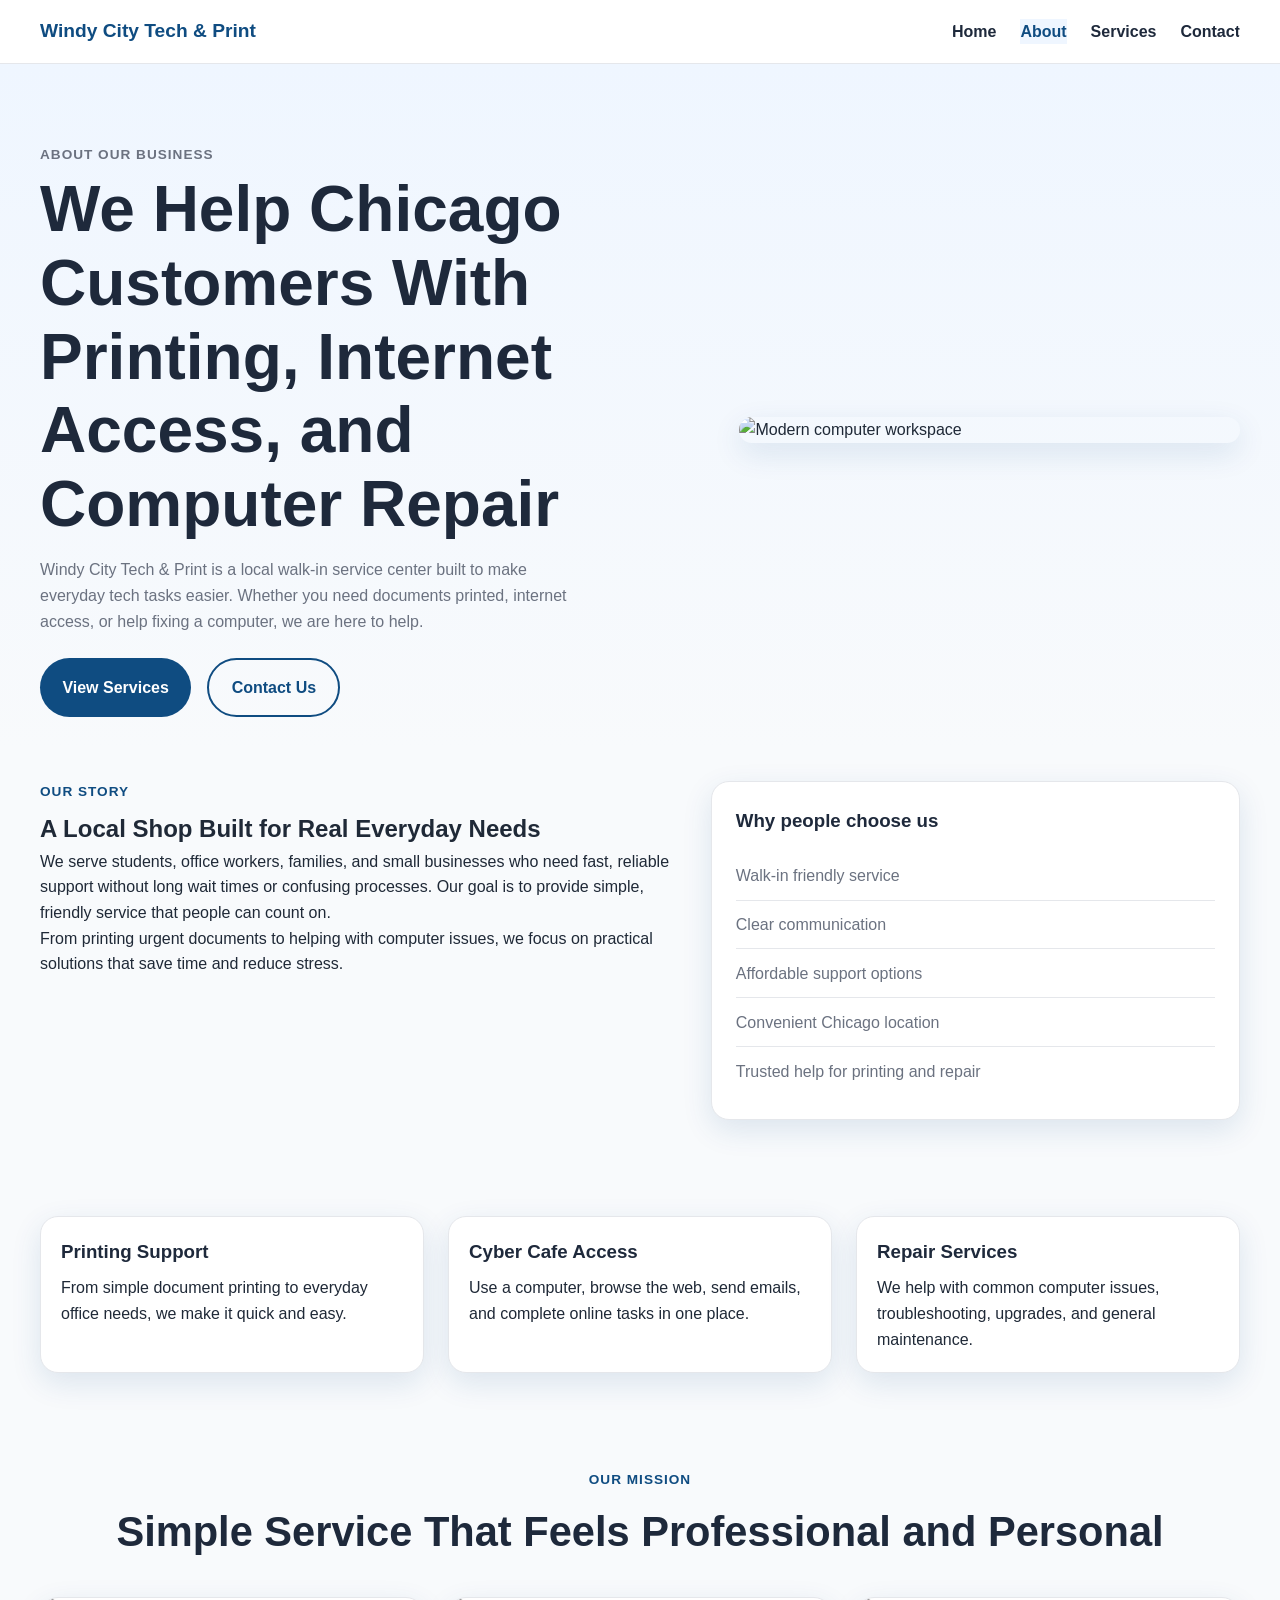
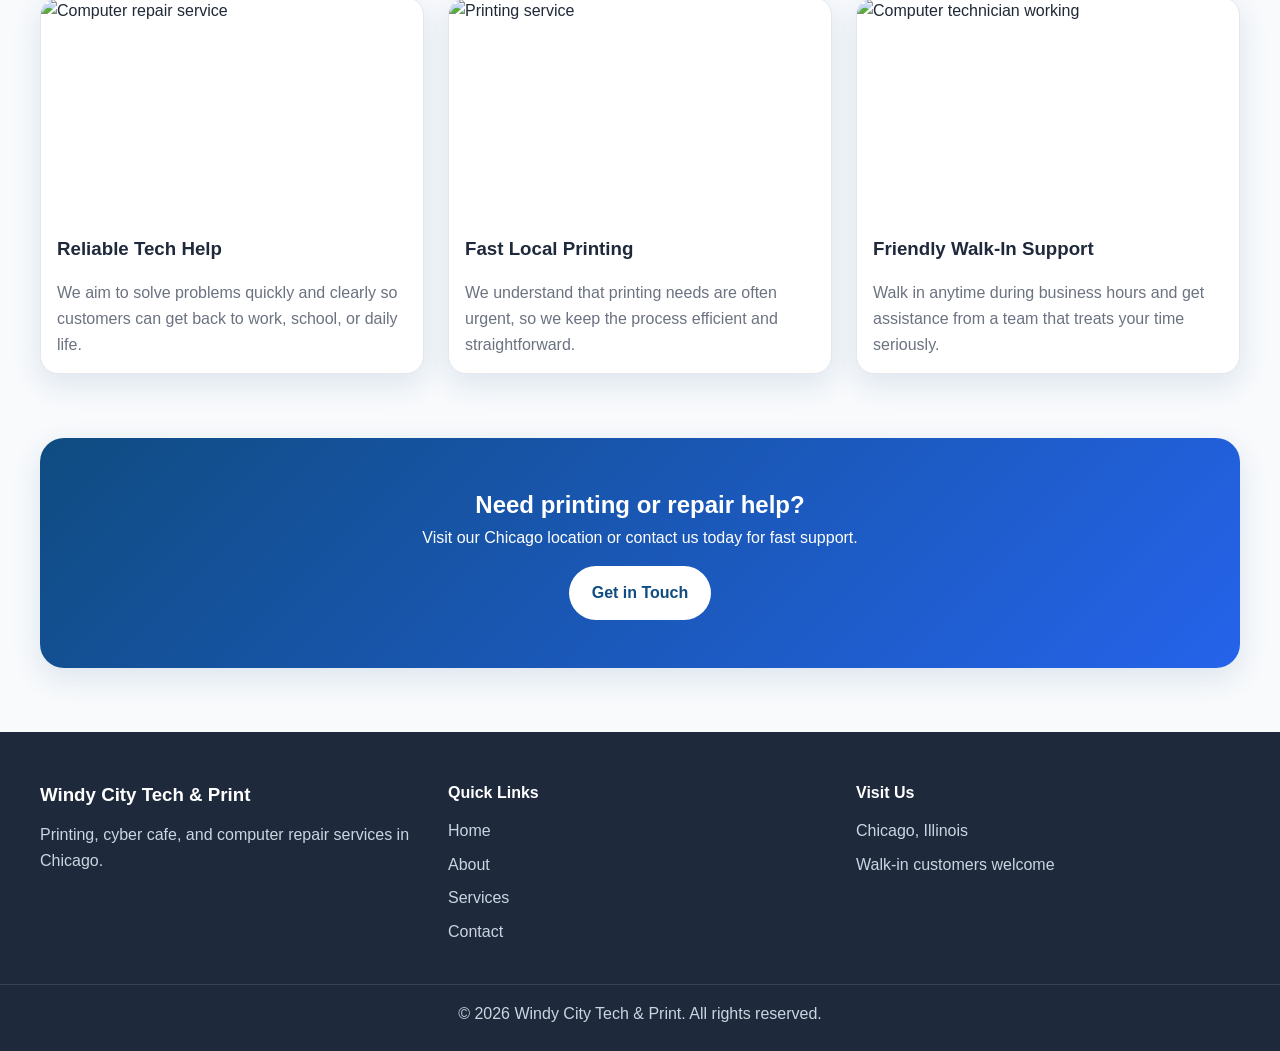
==== about.html @ e66b5e02 "first commit" ====
<!doctype html>
<html lang="en">
  <head>
    <meta charset="UTF-8" />
    <meta name="viewport" content="width=device-width, initial-scale=1.0" />
    <meta
      name="description"
      content="Learn about Windy City Tech & Print, a trusted Chicago business offering printing, cyber cafe, and computer repair services."
    />
    <title>About Us | Windy City Tech & Print</title>
    <link rel="stylesheet" href="css/style.css" />
    <script src="js/main.js" defer></script>
  </head>
  <body>
    <header class="header">
      <div class="container nav-container">
        <a href="index.html" class="logo">Windy City Tech & Print</a>

        <button
          class="menu-toggle"
          aria-label="Toggle navigation"
          aria-expanded="false"
        >
          ☰
        </button>

        <nav class="nav">
          <a href="index.html">Home</a>
          <a href="about.html" class="active">About</a>
          <a href="services.html">Services</a>
          <a href="contact.html">Contact</a>
        </nav>
      </div>
    </header>

    <main>
      <section class="hero">
        <div class="container hero-content">
          <div class="hero-text">
            <p class="tagline">About our business</p>
            <h1>
              We Help Chicago Customers With Printing, Internet Access, and
              Computer Repair
            </h1>
            <p>
              Windy City Tech & Print is a local walk-in service center built to
              make everyday tech tasks easier. Whether you need documents
              printed, internet access, or help fixing a computer, we are here
              to help.
            </p>
            <div class="hero-buttons">
              <a href="services.html" class="btn btn-primary">View Services</a>
              <a href="contact.html" class="btn btn-secondary">Contact Us</a>
            </div>
          </div>

          <div class="hero-image">
            <img
              src="https://images.unsplash.com/photo-1498050108023-c5249f4df085?auto=format&fit=crop&w=1200&q=80"
              alt="Modern computer workspace"
            />
          </div>
        </div>
      </section>

      <section class="about-preview">
        <div class="container about-grid">
          <div>
            <p class="tagline">Our story</p>
            <h2>A Local Shop Built for Real Everyday Needs</h2>
            <p>
              We serve students, office workers, families, and small businesses
              who need fast, reliable support without long wait times or
              confusing processes. Our goal is to provide simple, friendly
              service that people can count on.
            </p>
            <p>
              From printing urgent documents to helping with computer issues, we
              focus on practical solutions that save time and reduce stress.
            </p>
          </div>

          <div class="about-box">
            <h3>Why people choose us</h3>
            <ul>
              <li>Walk-in friendly service</li>
              <li>Clear communication</li>
              <li>Affordable support options</li>
              <li>Convenient Chicago location</li>
              <li>Trusted help for printing and repair</li>
            </ul>
          </div>
        </div>
      </section>

      <section class="trust-bar">
        <div class="container trust-grid">
          <div class="trust-item">
            <h3>Printing Support</h3>
            <p>
              From simple document printing to everyday office needs, we make it
              quick and easy.
            </p>
          </div>
          <div class="trust-item">
            <h3>Cyber Cafe Access</h3>
            <p>
              Use a computer, browse the web, send emails, and complete online
              tasks in one place.
            </p>
          </div>
          <div class="trust-item">
            <h3>Repair Services</h3>
            <p>
              We help with common computer issues, troubleshooting, upgrades,
              and general maintenance.
            </p>
          </div>
        </div>
      </section>

      <section class="page-section">
        <div class="container">
          <div class="section-heading">
            <p class="tagline">Our mission</p>
            <h2>Simple Service That Feels Professional and Personal</h2>
          </div>

          <div class="service-grid">
            <article class="service-card">
              <img
                src="https://images.unsplash.com/photo-1516321318423-f06f85e504b3?auto=format&fit=crop&w=900&q=80"
                alt="Computer repair service"
              />
              <h3>Reliable Tech Help</h3>
              <p>
                We aim to solve problems quickly and clearly so customers can
                get back to work, school, or daily life.
              </p>
            </article>

            <article class="service-card">
              <img
                src="https://images.unsplash.com/photo-1516321497487-e288fb19713f?auto=format&fit=crop&w=900&q=80"
                alt="Printing service"
              />
              <h3>Fast Local Printing</h3>
              <p>
                We understand that printing needs are often urgent, so we keep
                the process efficient and straightforward.
              </p>
            </article>

            <article class="service-card">
              <img
                src="https://images.unsplash.com/photo-1581092160607-ee22621dd758?auto=format&fit=crop&w=900&q=80"
                alt="Computer technician working"
              />
              <h3>Friendly Walk-In Support</h3>
              <p>
                Walk in anytime during business hours and get assistance from a
                team that treats your time seriously.
              </p>
            </article>
          </div>
        </div>
      </section>

      <section class="cta-section">
        <div class="container cta-box">
          <h2>Need printing or repair help?</h2>
          <p>
            Visit our Chicago location or contact us today for fast support.
          </p>
          <a href="contact.html" class="btn btn-primary">Get in Touch</a>
        </div>
      </section>
    </main>

    <footer class="footer">
      <div class="container footer-grid">
        <div>
          <h3>Windy City Tech & Print</h3>
          <p>Printing, cyber cafe, and computer repair services in Chicago.</p>
        </div>
        <div>
          <h4>Quick Links</h4>
          <a href="index.html">Home</a>
          <a href="about.html">About</a>
          <a href="services.html">Services</a>
          <a href="contact.html">Contact</a>
        </div>
        <div>
          <h4>Visit Us</h4>
          <p>Chicago, Illinois</p>
          <p>Walk-in customers welcome</p>
        </div>
      </div>
      <div class="footer-bottom">
        <p>&copy; 2026 Windy City Tech & Print. All rights reserved.</p>
      </div>
    </footer>
  </body>
</html>
---- css/style.css ----
:root {
  --primary: #0f4c81;
  --primary-dark: #0b3d68;
  --secondary: #1e293b;
  --accent: #f59e0b;
  --bg: #f8fafc;
  --white: #ffffff;
  --text: #1f2937;
  --muted: #6b7280;
  --border: #e5e7eb;
  --shadow: 0 10px 30px rgba(15, 76, 129, 0.12);
  --radius: 18px;
  --container: 1200px;
}

* {
  margin: 0;
  padding: 0;
  box-sizing: border-box;
}

html {
  scroll-behavior: smooth;
}

body {
  font-family: Arial, Helvetica, sans-serif;
  background: var(--bg);
  color: var(--text);
  line-height: 1.6;
}

img {
  max-width: 100%;
  display: block;
}

a {
  text-decoration: none;
  color: inherit;
}

.container {
  width: min(100% - 2rem, var(--container));
  margin-inline: auto;
}

.tagline {
  color: var(--primary);
  font-weight: 700;
  text-transform: uppercase;
  letter-spacing: 1px;
  font-size: 0.85rem;
  margin-bottom: 0.5rem;
}

.section-heading {
  text-align: center;
  margin-bottom: 2rem;
}

.section-heading h2 {
  font-size: clamp(1.6rem, 4vw, 2.6rem);
  color: var(--secondary);
}

.header {
  position: sticky;
  top: 0;
  z-index: 1000;
  background: rgba(255, 255, 255, 0.96);
  backdrop-filter: blur(10px);
  border-bottom: 1px solid var(--border);
}

.nav-container {
  display: flex;
  align-items: center;
  justify-content: space-between;
  padding: 1rem 0;
  position: relative;
}

.logo {
  font-size: 1.2rem;
  font-weight: 800;
  color: var(--primary);
}

.menu-toggle {
  width: 44px;
  height: 44px;
  border: 0;
  border-radius: 10px;
  background: var(--primary);
  color: var(--white);
  font-size: 1.25rem;
  cursor: pointer;
}

.nav {
  position: absolute;
  top: 72px;
  left: 1rem;
  right: 1rem;
  display: none;
  flex-direction: column;
  background: var(--white);
  border: 1px solid var(--border);
  border-radius: 14px;
  box-shadow: var(--shadow);
  overflow: hidden;
}

.nav.open {
  display: flex;
}

.nav a {
  padding: 1rem;
  border-bottom: 1px solid var(--border);
  font-weight: 600;
  color: var(--secondary);
}

.nav a:last-child {
  border-bottom: 0;
}

.nav a:hover,
.nav a.active {
  background: #eff6ff;
  color: var(--primary);
}

.hero {
  padding: 3.5rem 0 2rem;
  background: linear-gradient(180deg, #eff6ff 0%, var(--bg) 100%);
}

.hero-content {
  display: grid;
  gap: 2rem;
  align-items: center;
}

.hero-text h1 {
  font-size: clamp(2rem, 5vw, 4rem);
  line-height: 1.15;
  color: var(--secondary);
  margin-bottom: 1rem;
}

.hero-text p {
  color: var(--muted);
  max-width: 60ch;
}

.hero-buttons {
  display: flex;
  flex-wrap: wrap;
  gap: 1rem;
  margin-top: 1.5rem;
}

.btn {
  display: inline-flex;
  align-items: center;
  justify-content: center;
  padding: 0.9rem 1.4rem;
  border-radius: 999px;
  font-weight: 700;
  transition: 0.3s ease;
}

.btn-primary {
  background: var(--primary);
  color: var(--white);
}

.btn-primary:hover {
  background: var(--primary-dark);
}

.btn-secondary {
  border: 2px solid var(--primary);
  color: var(--primary);
  background: transparent;
}

.btn-secondary:hover {
  background: var(--primary);
  color: var(--white);
}

.hero-image img {
  width: 100%;
  border-radius: var(--radius);
  box-shadow: var(--shadow);
  object-fit: cover;
}

.trust-bar,
.services-preview,
.about-preview,
.contact-section,
.page-section {
  padding: 2rem 0 4rem;
}

.trust-grid,
.service-grid,
.about-grid,
.contact-grid,
.footer-grid {
  display: grid;
  gap: 1.5rem;
}

.trust-item,
.service-card,
.about-box,
.contact-box,
.form-box,
.info-box {
  background: var(--white);
  border: 1px solid var(--border);
  border-radius: var(--radius);
  box-shadow: var(--shadow);
}

.trust-item {
  padding: 1.25rem;
}

.trust-item h3,
.service-card h3,
.about-box h3,
.contact-box h3,
.form-box h3,
.info-box h3 {
  color: var(--secondary);
  margin-bottom: 0.5rem;
}

.service-card {
  overflow: hidden;
}

.service-card img {
  width: 100%;
  height: 220px;
  object-fit: cover;
}

.service-card h3 {
  padding: 1rem 1rem 0.5rem;
}

.service-card p {
  padding: 0 1rem 1rem;
  color: var(--muted);
}

.service-card a {
  display: inline-block;
  margin: 0 1rem 1.25rem;
  color: var(--primary);
  font-weight: 700;
}

.about-grid {
  align-items: start;
}

.about-box {
  padding: 1.5rem;
}

.about-box ul {
  list-style: none;
  margin-top: 1rem;
}

.about-box li {
  padding: 0.7rem 0;
  border-bottom: 1px solid var(--border);
  color: var(--muted);
}

.about-box li:last-child {
  border-bottom: 0;
}

.cta-section {
  padding: 0 0 4rem;
}

.cta-box {
  background: linear-gradient(135deg, var(--primary), #2563eb);
  color: var(--white);
  text-align: center;
  padding: 2rem;
  border-radius: 24px;
  box-shadow: var(--shadow);
}

.cta-box h2,
.cta-box p {
  color: var(--white);
}

.cta-box .btn {
  margin-top: 1rem;
  background: var(--white);
  color: var(--primary);
}

.cta-box .btn:hover {
  background: #e2e8f0;
}

.contact-grid {
  align-items: start;
}

.contact-box,
.form-box {
  padding: 1.5rem;
}

.contact-list {
  list-style: none;
  margin-top: 1rem;
}

.contact-list li {
  padding: 0.7rem 0;
  border-bottom: 1px solid var(--border);
  color: var(--muted);
}

.contact-list li:last-child {
  border-bottom: 0;
}

.form-box form {
  display: grid;
  gap: 1rem;
}

input,
textarea,
select {
  width: 100%;
  padding: 0.9rem 1rem;
  border: 1px solid var(--border);
  border-radius: 12px;
  font: inherit;
  background: #fff;
  color: var(--text);
}

textarea {
  min-height: 150px;
  resize: vertical;
}

input:focus,
textarea:focus,
select:focus {
  outline: 2px solid rgba(15, 76, 129, 0.2);
  border-color: var(--primary);
}

button {
  font: inherit;
}

.footer {
  background: var(--secondary);
  color: var(--white);
  padding-top: 3rem;
}

.footer-grid {
  padding-bottom: 2rem;
}

.footer h3,
.footer h4 {
  margin-bottom: 0.75rem;
}

.footer a,
.footer p {
  display: block;
  color: #cbd5e1;
  margin-bottom: 0.5rem;
}

.footer-bottom {
  border-top: 1px solid rgba(255, 255, 255, 0.12);
  text-align: center;
  padding: 1rem 0;
  color: #cbd5e1;
}

@media (min-width: 768px) {
  .menu-toggle {
    display: none;
  }

  .nav {
    position: static;
    display: flex;
    flex-direction: row;
    gap: 1.5rem;
    background: transparent;
    border: 0;
    box-shadow: none;
  }

  .nav a {
    padding: 0;
    border-bottom: 0;
  }

  .hero-content {
    grid-template-columns: 1.2fr 0.9fr;
  }

  .trust-grid {
    grid-template-columns: repeat(3, 1fr);
  }

  .service-grid {
    grid-template-columns: repeat(3, 1fr);
  }

  .about-grid {
    grid-template-columns: 1.1fr 0.9fr;
  }

  .contact-grid {
    grid-template-columns: 0.85fr 1.15fr;
  }

  .footer-grid {
    grid-template-columns: repeat(3, 1fr);
  }
}

@media (min-width: 1024px) {
  .hero {
    padding-top: 5rem;
  }

  .cta-box {
    padding: 3rem;
  }
}

@media (prefers-reduced-motion: reduce) {
  * {
    scroll-behavior: auto;
    transition: none !important;
  }
}
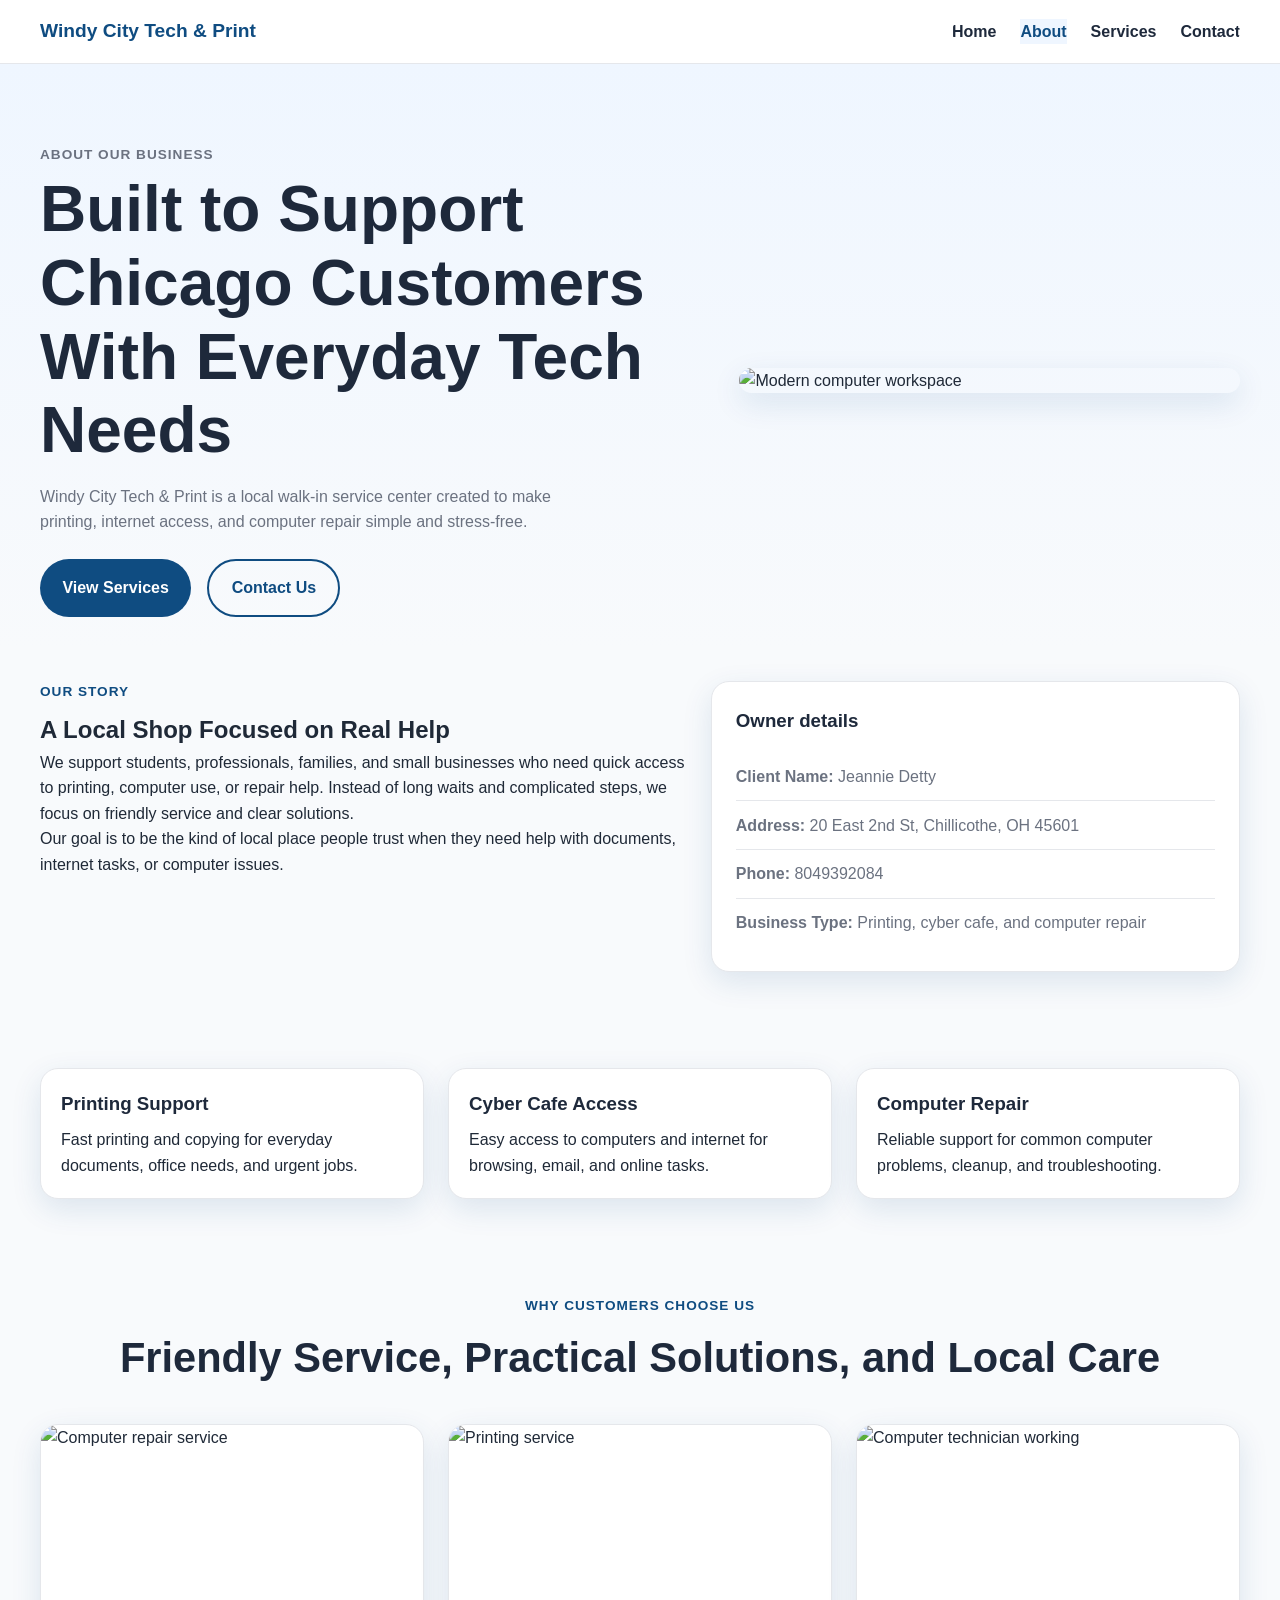
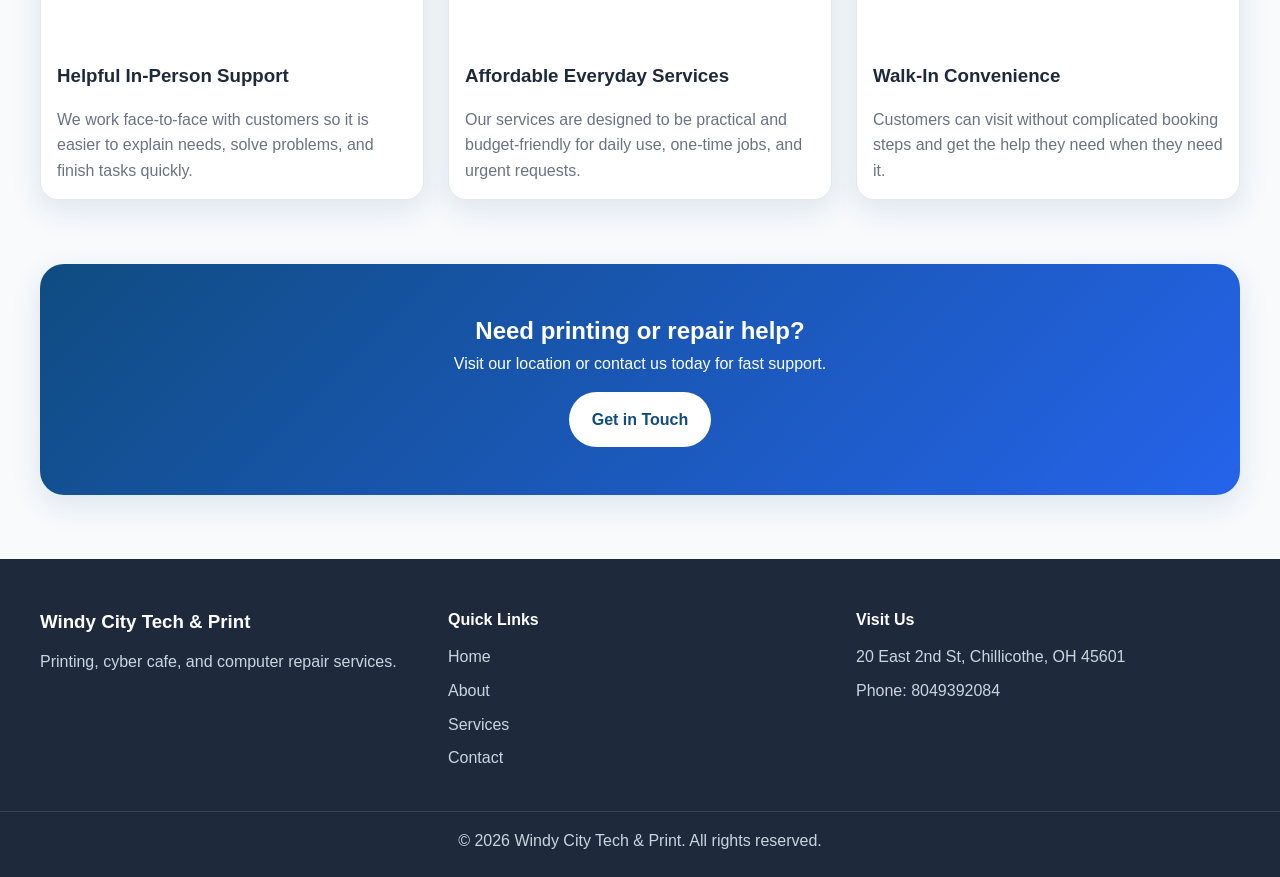
==== commit 2ea3799c: "first commit123" ====
--- a/about.html
+++ b/about.html
@@ -38,15 +38,11 @@
         <div class="container hero-content">
           <div class="hero-text">
             <p class="tagline">About our business</p>
-            <h1>
-              We Help Chicago Customers With Printing, Internet Access, and
-              Computer Repair
-            </h1>
-            <p>
-              Windy City Tech & Print is a local walk-in service center built to
-              make everyday tech tasks easier. Whether you need documents
-              printed, internet access, or help fixing a computer, we are here
-              to help.
+            <h1>Built to Support Chicago Customers With Everyday Tech Needs</h1>
+            <p>
+              Windy City Tech & Print is a local walk-in service center created
+              to make printing, internet access, and computer repair simple and
+              stress-free.
             </p>
             <div class="hero-buttons">
               <a href="services.html" class="btn btn-primary">View Services</a>
@@ -67,27 +63,31 @@
         <div class="container about-grid">
           <div>
             <p class="tagline">Our story</p>
-            <h2>A Local Shop Built for Real Everyday Needs</h2>
-            <p>
-              We serve students, office workers, families, and small businesses
-              who need fast, reliable support without long wait times or
-              confusing processes. Our goal is to provide simple, friendly
-              service that people can count on.
-            </p>
-            <p>
-              From printing urgent documents to helping with computer issues, we
-              focus on practical solutions that save time and reduce stress.
+            <h2>A Local Shop Focused on Real Help</h2>
+            <p>
+              We support students, professionals, families, and small businesses
+              who need quick access to printing, computer use, or repair help.
+              Instead of long waits and complicated steps, we focus on friendly
+              service and clear solutions.
+            </p>
+            <p>
+              Our goal is to be the kind of local place people trust when they
+              need help with documents, internet tasks, or computer issues.
             </p>
           </div>
 
           <div class="about-box">
-            <h3>Why people choose us</h3>
+            <h3>Owner details</h3>
             <ul>
-              <li>Walk-in friendly service</li>
-              <li>Clear communication</li>
-              <li>Affordable support options</li>
-              <li>Convenient Chicago location</li>
-              <li>Trusted help for printing and repair</li>
+              <li><strong>Client Name:</strong> Jeannie Detty</li>
+              <li>
+                <strong>Address:</strong> 20 East 2nd St, Chillicothe, OH 45601
+              </li>
+              <li><strong>Phone:</strong> 8049392084</li>
+              <li>
+                <strong>Business Type:</strong> Printing, cyber cafe, and
+                computer repair
+              </li>
             </ul>
           </div>
         </div>
@@ -98,22 +98,22 @@
           <div class="trust-item">
             <h3>Printing Support</h3>
             <p>
-              From simple document printing to everyday office needs, we make it
-              quick and easy.
+              Fast printing and copying for everyday documents, office needs,
+              and urgent jobs.
             </p>
           </div>
           <div class="trust-item">
             <h3>Cyber Cafe Access</h3>
             <p>
-              Use a computer, browse the web, send emails, and complete online
-              tasks in one place.
+              Easy access to computers and internet for browsing, email, and
+              online tasks.
             </p>
           </div>
           <div class="trust-item">
-            <h3>Repair Services</h3>
-            <p>
-              We help with common computer issues, troubleshooting, upgrades,
-              and general maintenance.
+            <h3>Computer Repair</h3>
+            <p>
+              Reliable support for common computer problems, cleanup, and
+              troubleshooting.
             </p>
           </div>
         </div>
@@ -122,8 +122,8 @@
       <section class="page-section">
         <div class="container">
           <div class="section-heading">
-            <p class="tagline">Our mission</p>
-            <h2>Simple Service That Feels Professional and Personal</h2>
+            <p class="tagline">Why customers choose us</p>
+            <h2>Friendly Service, Practical Solutions, and Local Care</h2>
           </div>
 
           <div class="service-grid">
@@ -132,10 +132,10 @@
                 src="https://images.unsplash.com/photo-1516321318423-f06f85e504b3?auto=format&fit=crop&w=900&q=80"
                 alt="Computer repair service"
               />
-              <h3>Reliable Tech Help</h3>
+              <h3>Helpful In-Person Support</h3>
               <p>
-                We aim to solve problems quickly and clearly so customers can
-                get back to work, school, or daily life.
+                We work face-to-face with customers so it is easier to explain
+                needs, solve problems, and finish tasks quickly.
               </p>
             </article>
 
@@ -144,10 +144,10 @@
                 src="https://images.unsplash.com/photo-1516321497487-e288fb19713f?auto=format&fit=crop&w=900&q=80"
                 alt="Printing service"
               />
-              <h3>Fast Local Printing</h3>
+              <h3>Affordable Everyday Services</h3>
               <p>
-                We understand that printing needs are often urgent, so we keep
-                the process efficient and straightforward.
+                Our services are designed to be practical and budget-friendly
+                for daily use, one-time jobs, and urgent requests.
               </p>
             </article>
 
@@ -156,10 +156,10 @@
                 src="https://images.unsplash.com/photo-1581092160607-ee22621dd758?auto=format&fit=crop&w=900&q=80"
                 alt="Computer technician working"
               />
-              <h3>Friendly Walk-In Support</h3>
+              <h3>Walk-In Convenience</h3>
               <p>
-                Walk in anytime during business hours and get assistance from a
-                team that treats your time seriously.
+                Customers can visit without complicated booking steps and get
+                the help they need when they need it.
               </p>
             </article>
           </div>
@@ -169,9 +169,7 @@
       <section class="cta-section">
         <div class="container cta-box">
           <h2>Need printing or repair help?</h2>
-          <p>
-            Visit our Chicago location or contact us today for fast support.
-          </p>
+          <p>Visit our location or contact us today for fast support.</p>
           <a href="contact.html" class="btn btn-primary">Get in Touch</a>
         </div>
       </section>
@@ -181,7 +179,7 @@
       <div class="container footer-grid">
         <div>
           <h3>Windy City Tech & Print</h3>
-          <p>Printing, cyber cafe, and computer repair services in Chicago.</p>
+          <p>Printing, cyber cafe, and computer repair services.</p>
         </div>
         <div>
           <h4>Quick Links</h4>
@@ -192,8 +190,8 @@
         </div>
         <div>
           <h4>Visit Us</h4>
-          <p>Chicago, Illinois</p>
-          <p>Walk-in customers welcome</p>
+          <p>20 East 2nd St, Chillicothe, OH 45601</p>
+          <p>Phone: 8049392084</p>
         </div>
       </div>
       <div class="footer-bottom">
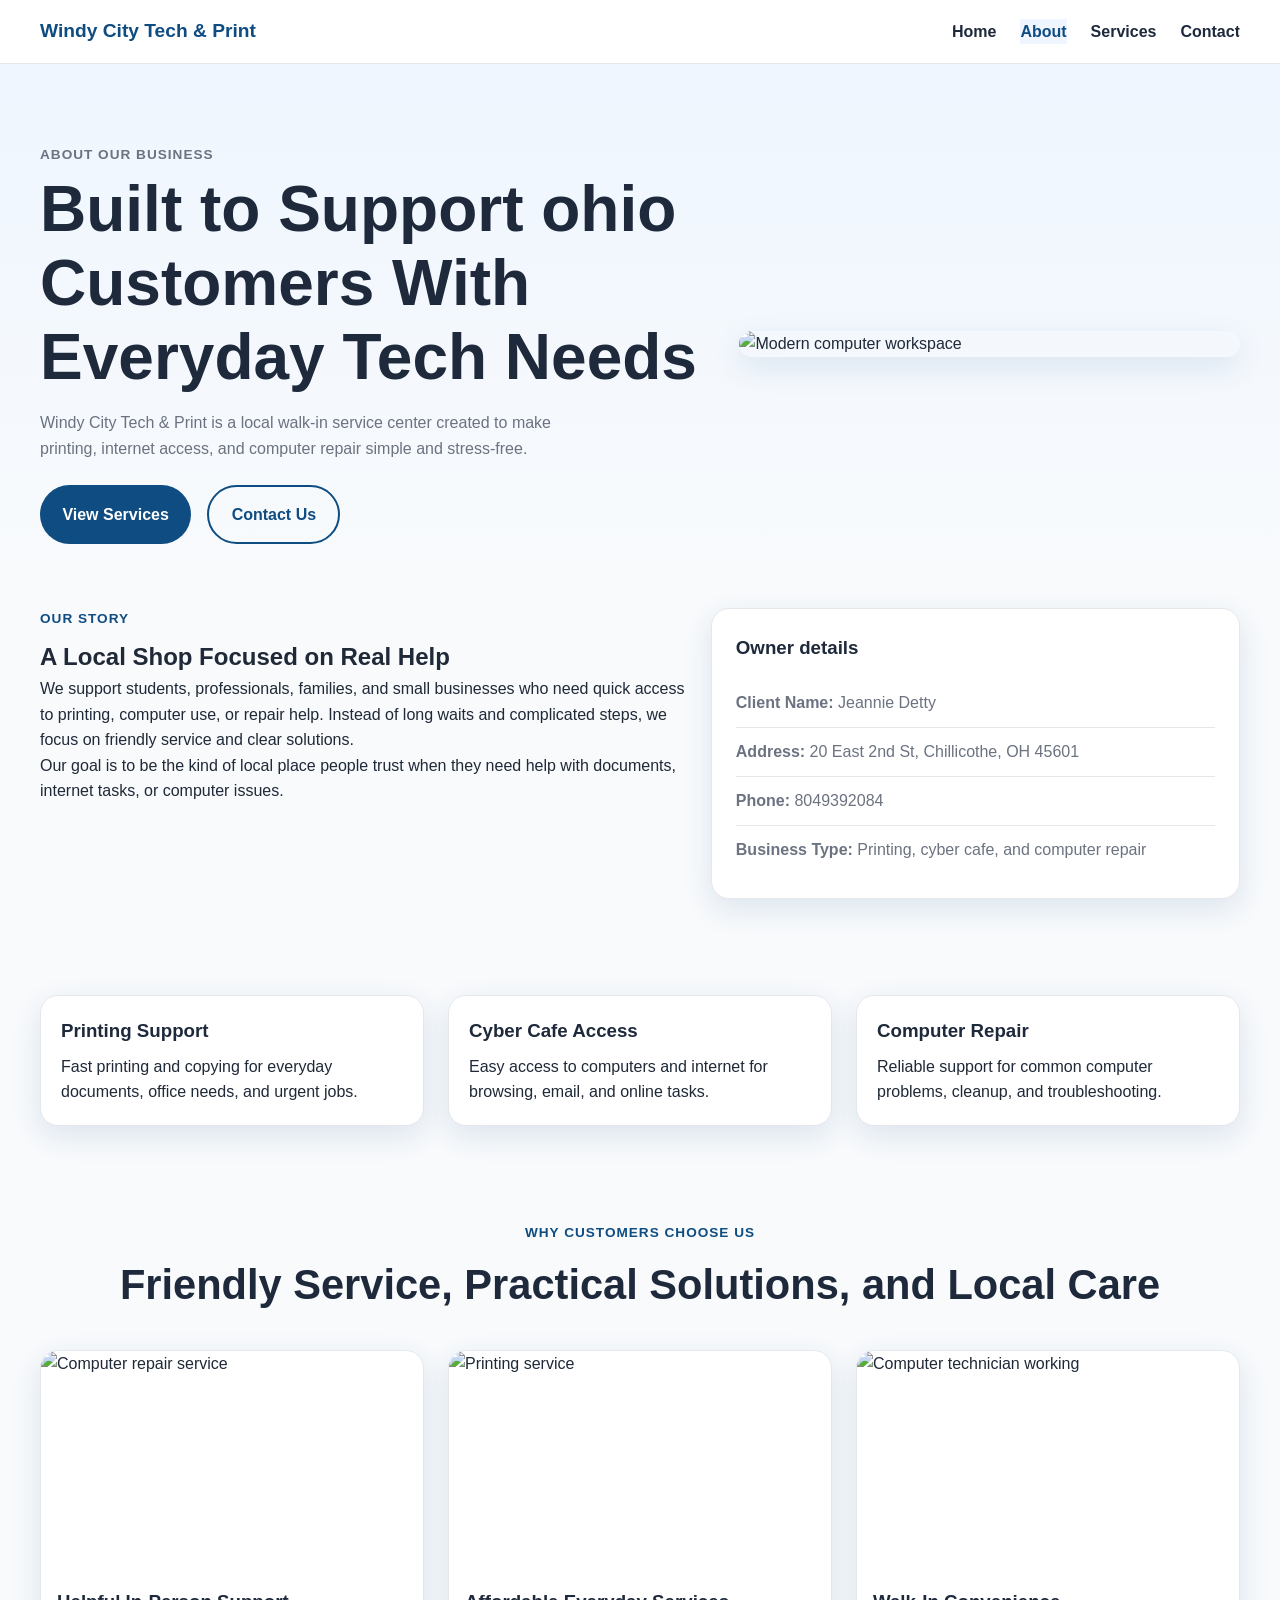
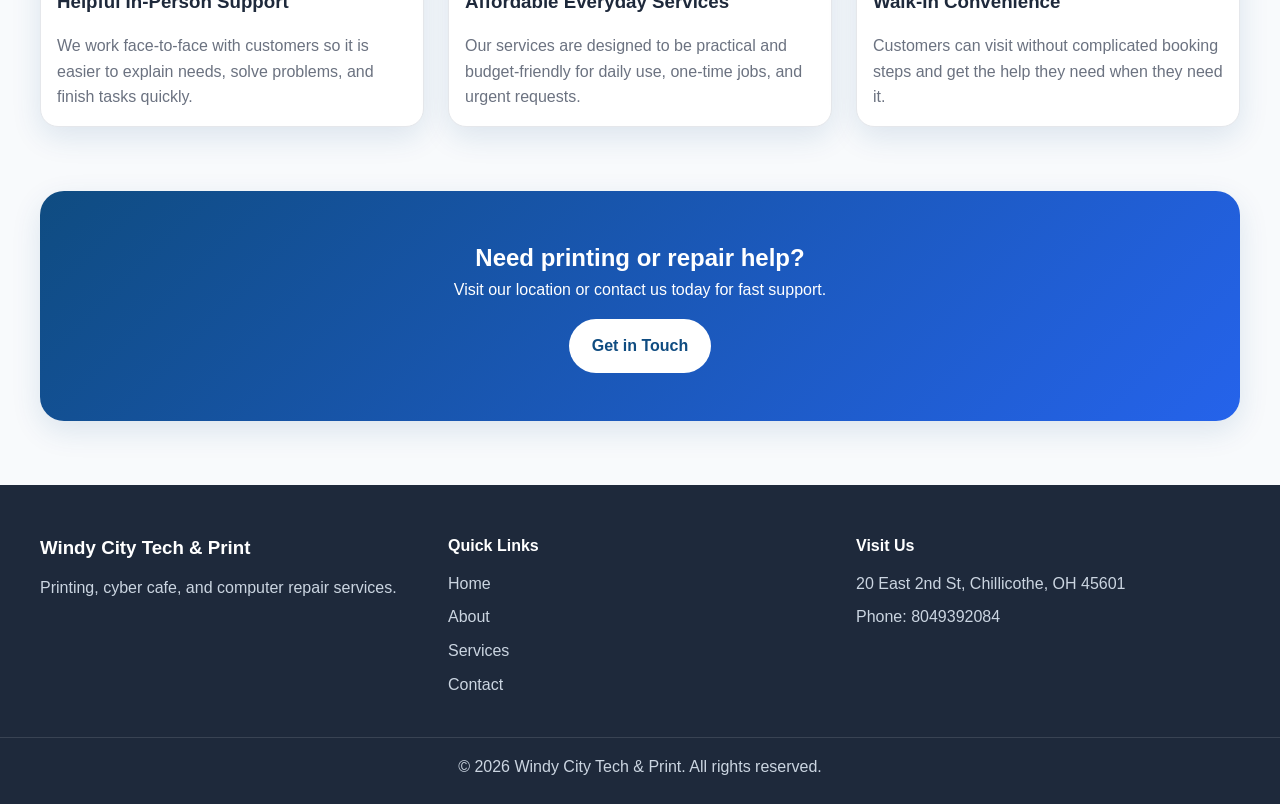
==== commit 76f7d0d4: "first commit123" ====
--- a/about.html
+++ b/about.html
@@ -5,7 +5,7 @@
     <meta name="viewport" content="width=device-width, initial-scale=1.0" />
     <meta
       name="description"
-      content="Learn about Windy City Tech & Print, a trusted Chicago business offering printing, cyber cafe, and computer repair services."
+      content="Learn about Windy City Tech & Print, a trusted ohio business offering printing, cyber cafe, and computer repair services."
     />
     <title>About Us | Windy City Tech & Print</title>
     <link rel="stylesheet" href="css/style.css" />
@@ -38,7 +38,7 @@
         <div class="container hero-content">
           <div class="hero-text">
             <p class="tagline">About our business</p>
-            <h1>Built to Support Chicago Customers With Everyday Tech Needs</h1>
+            <h1>Built to Support ohio Customers With Everyday Tech Needs</h1>
             <p>
               Windy City Tech & Print is a local walk-in service center created
               to make printing, internet access, and computer repair simple and
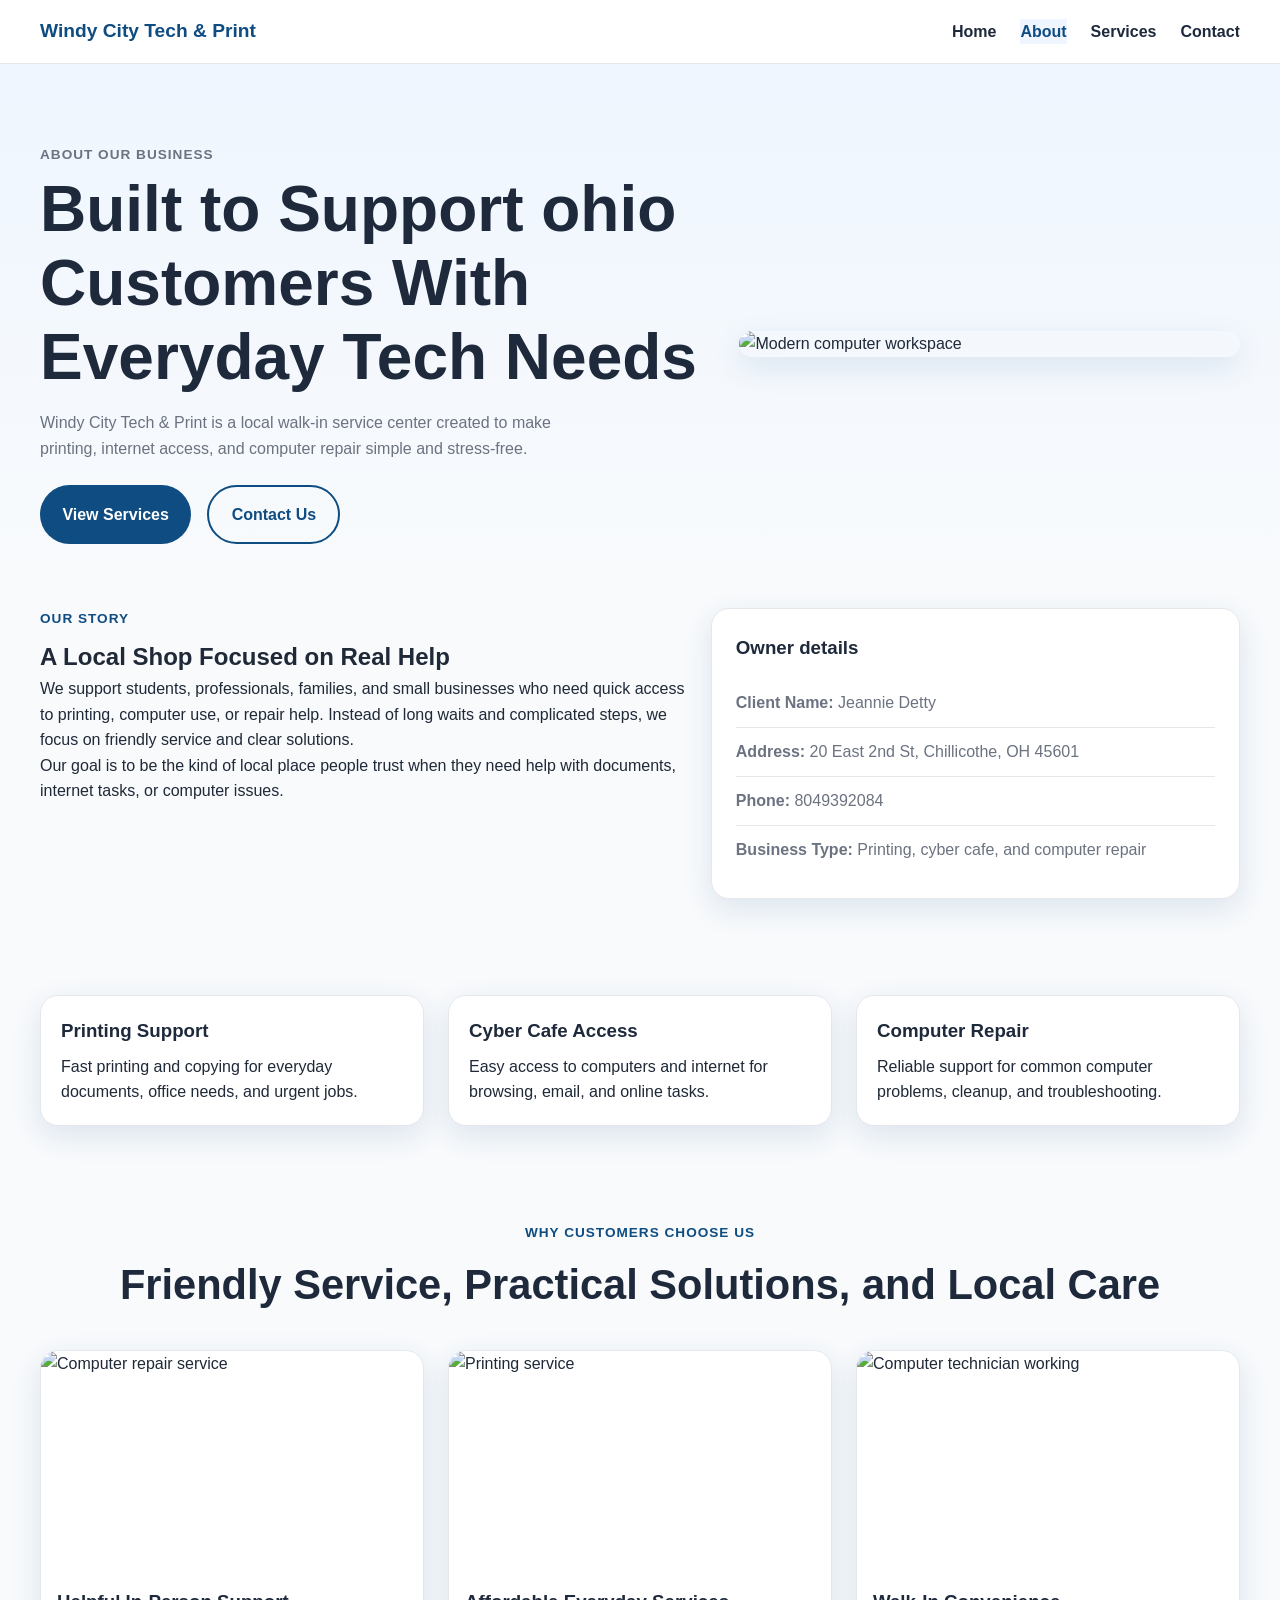
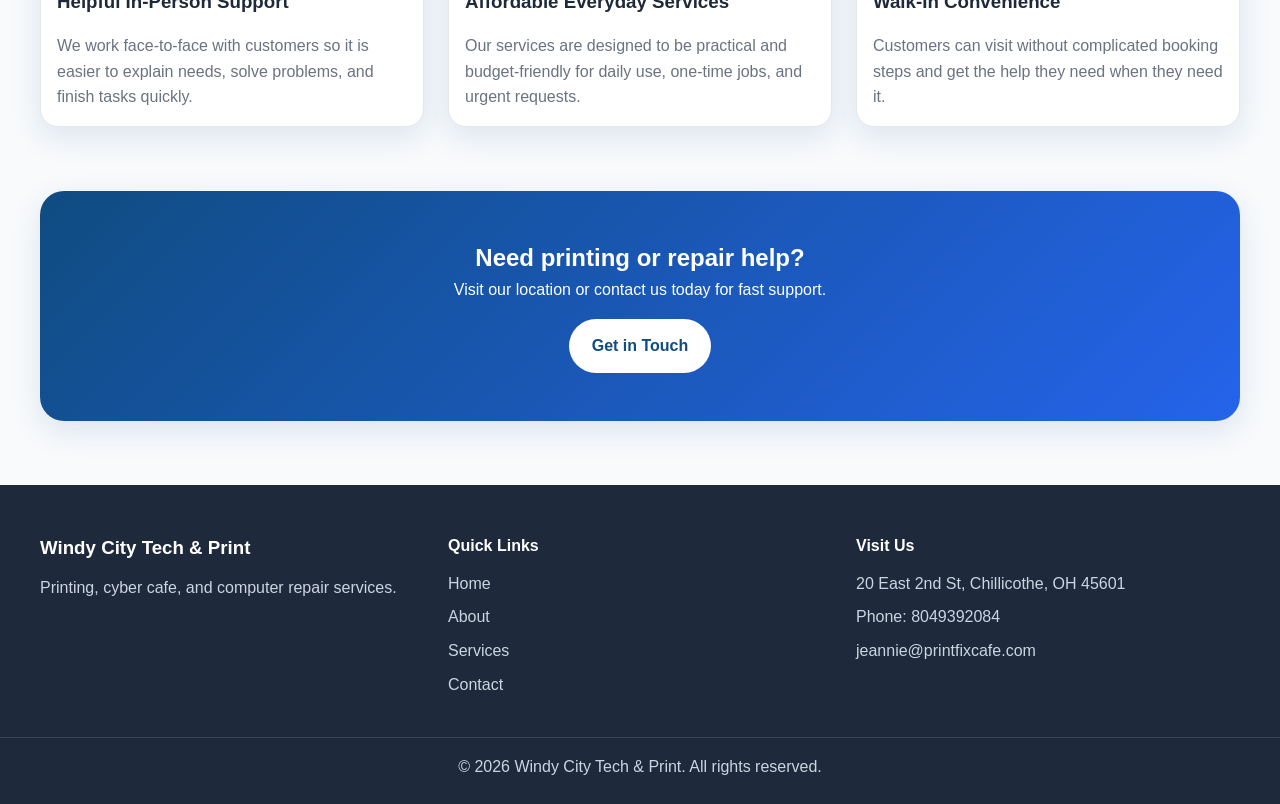
==== commit e176e870: "first commit123" ====
--- a/about.html
+++ b/about.html
@@ -192,6 +192,7 @@
           <h4>Visit Us</h4>
           <p>20 East 2nd St, Chillicothe, OH 45601</p>
           <p>Phone: 8049392084</p>
+          <p>jeannie@printfixcafe.com</p>
         </div>
       </div>
       <div class="footer-bottom">
